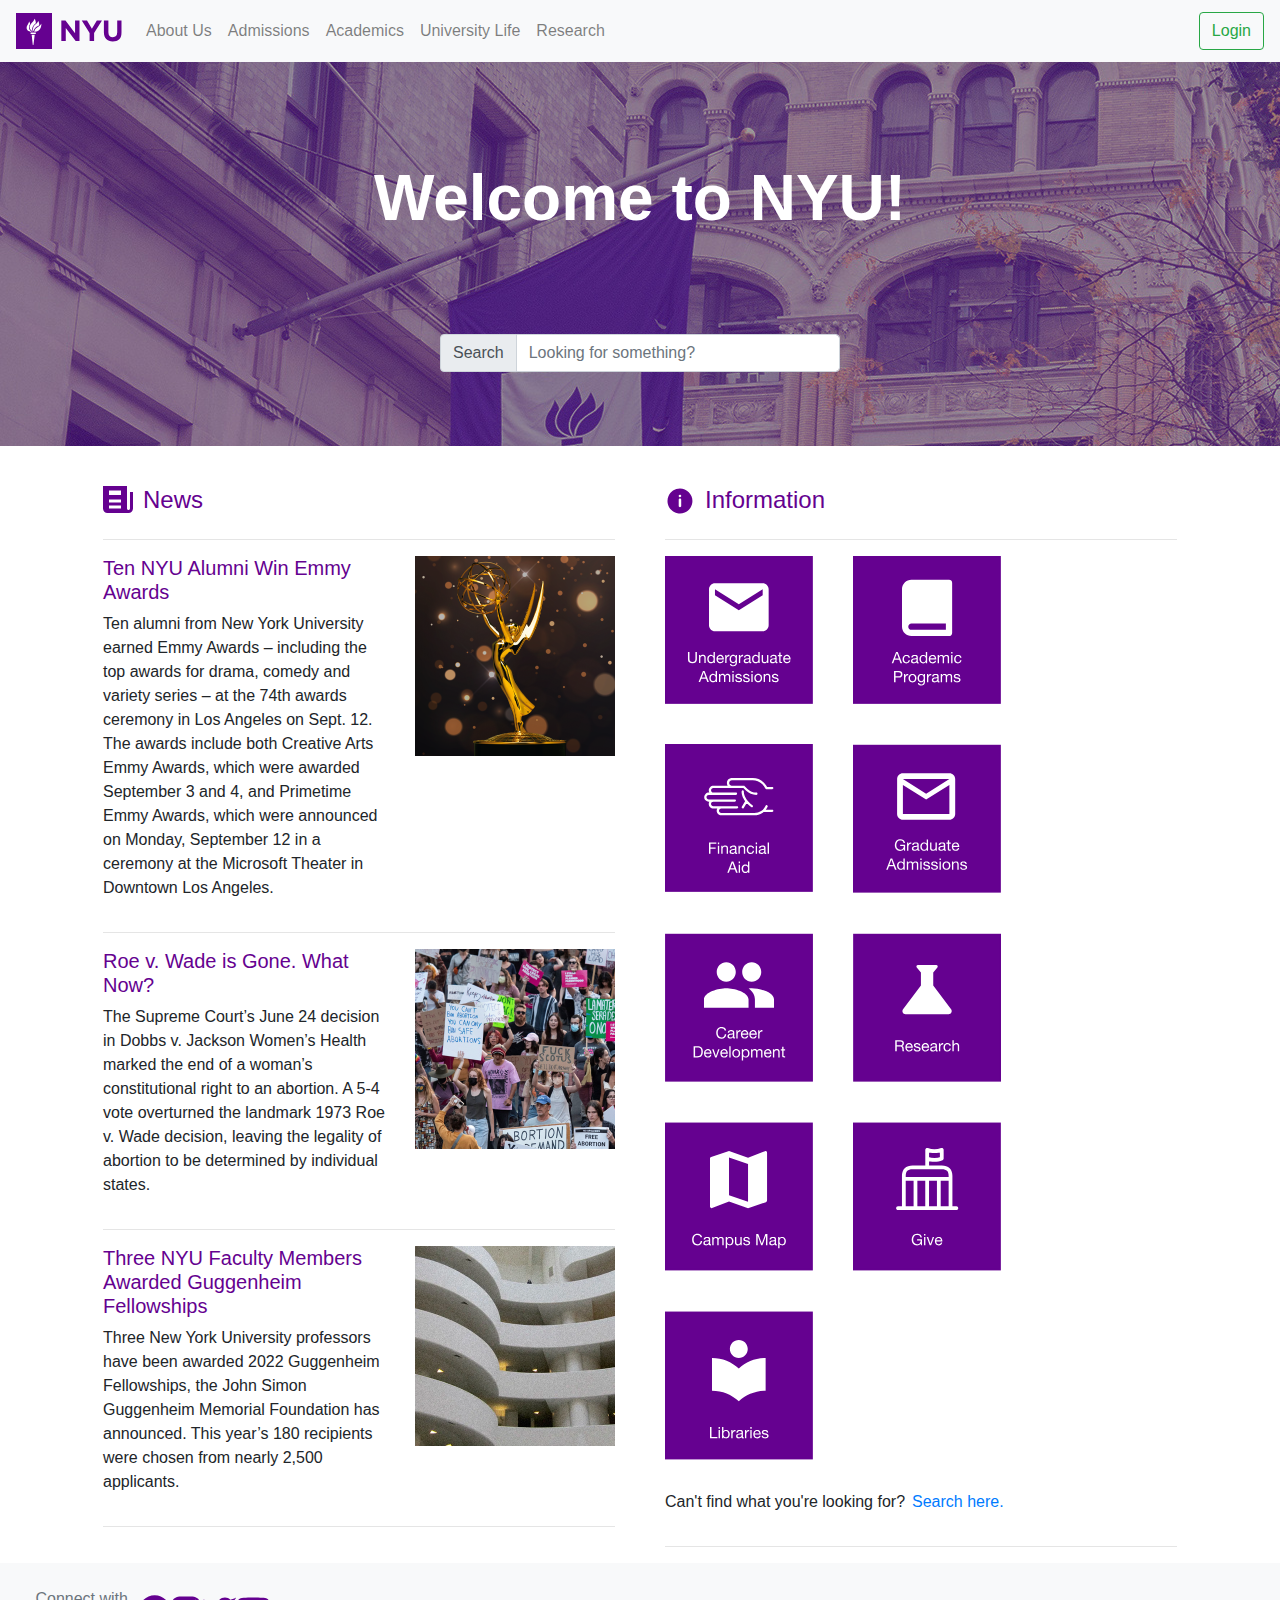
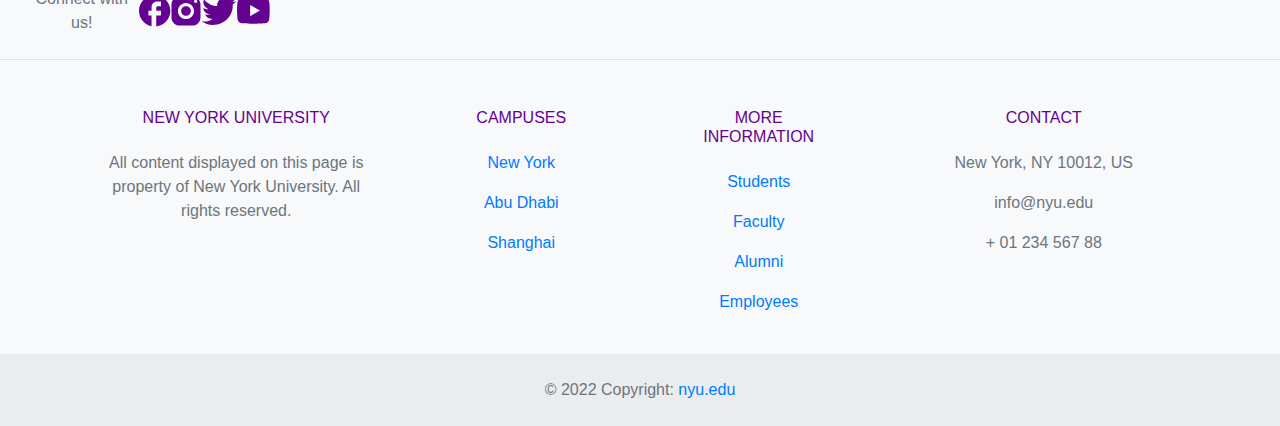
==== index.html @ 2b02b06d "Add files via upload" ====
<!DOCTYPE html>

<html lang="en">
    <head>
        <title>NYU</title>
        <link rel="icon" type="image/x-icon" href="/images/icons/logo/favicon.png">
        <meta charset = "utf-8">
        <meta name="viewport" content="width=device-width, initial-scale=1, shrink-to-fit=no">        <!-- <link rel="stylesheet" href="nyu-style.css"> -->
        <link rel="stylesheet" href="https://cdn.jsdelivr.net/npm/bootstrap@4.0.0/dist/css/bootstrap.min.css" integrity="sha384-Gn5384xqQ1aoWXA+058RXPxPg6fy4IWvTNh0E263XmFcJlSAwiGgFAW/dAiS6JXm" crossorigin="anonymous">
        <link rel="stylesheet" href="nyu-style.css">
    </head>

    <!-- navbar from bootstrap example on documentation -->
    <nav class="navbar navbar-expand-lg navbar-light bg-light">
        <a class="navbar-brand" href="#">
            <img src="images/nyu-logo.svg" alt="NYU logo">
        </a>

        <button class="navbar-toggler" type="button" data-toggle="collapse" data-target="#navbarSupportedContent" aria-controls="navbarSupportedContent" aria-expanded="false" aria-label="Toggle navigation">
          <span class="navbar-toggler-icon"></span>
        </button>
      
        <div class="collapse navbar-collapse" id="navbarSupportedContent">
          <ul class="navbar-nav mr-auto">
            <li class="nav-item">
              <a class="nav-link" href="#">About Us</a>
            </li>
            <li class="nav-item">
              <a class="nav-link" href="#">Admissions</a>
            </li>
            <li class="nav-item">
                <a class="nav-link" href="#">Academics</a>
            </li>
            <li class="nav-item">
            <a class="nav-link" href="#">University Life</a>
            </li>
            <li class="nav-item">
            <a class="nav-link" href="#">Research</a>
            </li>
          </ul>
          <form class="form-inline my-2 my-lg-0">
            <!-- <input class="form-control mr-sm-2" type="search" placeholder="Search" aria-label="Search"> -->
            <button class="btn btn-outline-success my-2 my-sm-0" type="submit">Login</button>
          </form>
        </div>
      </nav>


      <div id="section-intro">
        <div id="intro-header">Welcome to NYU!</div>
        
        <div class="input-group mb-3 main-search">
            <div class="input-group-prepend">
              <span class=" input-group-text" id="inputGroup-sizing-default">Search</span>
            </div>
            <input type="text" class="form-control" placeholder="Looking for something?" aria-label="Default" aria-describedby="inputGroup-sizing-default">
          </div>
      </div>

      <div class="content d-flex flex-row justify-content-center flex-wrap">

            <div class="news" style="width:40%">
                <div class="d-flex flex-row align-items-start" >
                    <img src="images/icons/news.svg" id="news-icon" alt="news icon">
                    <h4>News</h4>
                </div>

                <hr>

                <div class="media news-media d-flex align-items-end">
                    <div class="media-body flex-grow-5 text-break">
                        <h5 class="mt-0 clickable">Ten NYU Alumni Win Emmy Awards</h5>
                        <p>
                            Ten alumni from New York University earned Emmy Awards – including the top awards for drama, comedy and variety series – at the 74th awards ceremony in Los Angeles on Sept. 12. The awards include both Creative Arts Emmy Awards, which were awarded September 3 and 4, and Primetime Emmy Awards, which were announced on Monday, September 12 in a ceremony at the Microsoft Theater in Downtown Los Angeles. 
                        </p>
                    </div>
                    <div class="flex-shrink-3 news-image clickable">
                        <img class="ms-3" src="images/emmys.png" alt="Emmy award">
                    </div>
                </div>
                <hr>

                <div class="media news-media d-flex align-items-end">
                    <div class="media-body flex-grow-5 text-break">
                        <h5 class="mt-0 clickable">Roe v. Wade is Gone. What Now?</h5>
                        <p>
                            The Supreme Court’s June 24 decision in Dobbs v. Jackson Women’s Health marked the end of a woman’s constitutional right to an abortion. A 5-4 vote overturned the landmark 1973 Roe v. Wade decision, leaving the legality of abortion to be determined by individual states. 
                        </p>
                    </div>
                    <div class="flex-shrink-3 news-image clickable">
                        <img class="ms-3" src="images/crowd.png" alt="Emmy award">
                    </div>
                </div>
                <hr>

                <div class="media news-media d-flex align-items-end">
                    <div class="media-body flex-grow-5 text-break">
                        <h5 class="mt-0 clickable">Three NYU Faculty Members Awarded Guggenheim Fellowships</h5>
                        <p>
                            Three New York University professors have been awarded 2022 Guggenheim Fellowships, the John Simon Guggenheim Memorial Foundation has announced. This year’s 180 recipients were chosen from nearly 2,500 applicants.
                        </p>
                    </div>
                    <div class="flex-shrink-3 news-image clickable  ">
                        <img class="ms-3" src="images/guggenheim.png" alt="Emmy award">
                    </div>
                </div>
                <hr>

            
                
            </div>

            
            <div class="information" style="width:40%">
                <div id="" class="d-flex flex-row align-items-start">
                    <img src="images/icons/info.svg"  id="info-icon" alt="information icon">
                    
                    <h4>Information</h4>
                </div>

                <hr>


                <div class="info-container d-flex flex-row flex-wrap">
                    <div class="info-icon">
                        <img class="grid-image" src="images/icons/undergrad-admissions.svg" alt="undergrad admissions icon">   
                        <img class="image-hover" src="images/icons/hover/undergrad-admissions-hover.svg" alt="undergrad admissions icon">
                    </div>

                    <div class="info-icon">
                        <img class="grid-image" src="images/icons/academics.svg" alt="academics icon">
                        <img class="image-hover" src="images/icons/hover/academics-hover.svg" alt="academics icon">
                    </div>

                    <div class="info-icon">
                        <img class="grid-image" src="images/icons/financial-aid.svg" alt="financial aid icon">
                        <img class="image-hover" src="images/icons/hover/financial-aid-hover.svg" alt="financial aid icon">
                    </div>

                    <div class="info-icon">
                        <img class="grid-image" src="images/icons/graduate-admissions.svg" alt="graduate admissions icon">
                        <img class="image-hover" src="images/icons/hover/grad-hover.svg" alt="graduate admissions icon">
                    </div>

                    <div class="info-icon">
                        <img class="grid-image" src="images/icons/careers.svg" alt="careers icon">
                        <img class="image-hover" src="images/icons/hover/careers-hover.svg" alt="careers icon">
                    </div>

                    <div class="info-icon">
                        <img class="grid-image" src="images/icons/research.svg" alt="research icon">
                        <img class="image-hover" src="images/icons/hover/research-hover.svg" alt="research icon">
                    </div>

                    <div class="info-icon">
                        <img class="grid-image" src="images/icons/map.svg" alt="map icon">
                        <img class="image-hover" src="images/icons/hover/map-hover.svg" alt="map icon">
                    </div>

                    <div class="info-icon">
                        <img class="grid-image" src="images/icons/give.svg" alt="hand icon">
                        <img class="image-hover" src="images/icons/hover/give-hover.svg" alt="hand icon">
                    </div>

                    <div class="info-icon">
                        <img class="grid-image" src="images/icons/libraries.svg" alt="libraries icon">
                        <img class="image-hover" src="images/icons/hover/libraries-hover.svg" alt="libraries icon">
                    </div>
                    
                </div>

                <div class="d-flex flex-row cant-find">
                    <p>Can't find what you're looking for?</p>
                    <a href="nyu.html">Search here.</a>
                </div>
                <hr>
            </div>
      </div>

<!-- Footer taken from bootstrap example:
    https://mdbootstrap.com/docs/standard/navigation/footer/ -->
<footer class="text-center text-lg-start bg-light text-muted">
    <!-- Section: Social media -->
    <section class="d-flex justify-content-center justify-content-lg-between p-4 border-bottom">
      <!-- Left  "me-5 d-none d-lg-block "-->
      <div class="socials d-flex flex-row justify-content-between align-items-center">
        <span>Connect with us!</span>
        <img src="images/icons/logo/facebook-logo.svg" alt="facebook logo">
        <img src="images/icons/logo/insta.svg" alt="instagram logo">
        <img src="images/icons/logo/twitter.svg" alt="twitter logo">
        <img src="images/icons/logo/youtube.svg" alt="youtube logo">
        <!-- TODO ADD SOCIAL MEDIA HERE -->
      </div>
      <!-- Left -->
  
      <!-- Right -->
      <div>
        <a href="" class="me-4 text-reset">
          <i class="fab fa-facebook-f">
          </i>
        </a>
        <a href="" class="me-4 text-reset">
          <i class="fab fa-twitter"></i>
        </a>
        <a href="" class="me-4 text-reset">
          <i class="fab fa-google"></i>
        </a>
        <a href="" class="me-4 text-reset">
          <i class="fab fa-instagram"></i>
        </a>
        <a href="" class="me-4 text-reset">
          <i class="fab fa-linkedin"></i>
        </a>
        <a href="" class="me-4 text-reset">
          <i class="fab fa-github"></i>
        </a>
      </div>
      <!-- Right -->
    </section>
    <!-- Section: Social media -->
  
    <!-- Section: Links  -->
    <section class="">
      <div class="container text-center text-md-start mt-5">
        <!-- Grid row -->
        <div class="row mt-3">
          <!-- Grid column -->
          <div class="col-md-3 col-lg-4 col-xl-3 mx-auto mb-4">
            <!-- Content -->
            <h6 class="text-uppercase fw-bold mb-4">
              <i class="fas fa-gem me-3"></i>New York University
            </h6>
            <p>
              All content displayed on this page is property of New York University. All rights reserved.
            </p>
          </div>
          <!-- Grid column -->
  
          <!-- Grid column -->
          <div class="col-md-2 col-lg-2 col-xl-2 mx-auto mb-4">
            <!-- Links -->
            <h6 class="text-uppercase fw-bold mb-4">
              Campuses
            </h6>
            <p>
              <a href="#!" class="text-reset">New York</a>
            </p>
            <p>
              <a href="#!" class="text-reset">Abu Dhabi</a>
            </p>
            <p>
              <a href="#!" class="text-reset">Shanghai</a>
            </p>
          </div>
          <!-- Grid column -->
  
          <!-- Grid column -->
          <div class="col-md-3 col-lg-2 col-xl-2 mx-auto mb-4">
            <!-- Links -->
            <h6 class="text-uppercase fw-bold mb-4">
              More information
            </h6>
            <p>
              <a href="#!" class="text-reset">Students</a>
            </p>
            <p>
              <a href="#!" class="text-reset">Faculty</a>
            </p>
            <p>
              <a href="#!" class="text-reset">Alumni</a>
            </p>
            <p>
                <a href="#!" class="text-reset">Employees</a>
              </p>
          </div>
          <!-- Grid column -->
  
          <!-- Grid column -->
          <div class="col-md-4 col-lg-3 col-xl-3 mx-auto mb-md-0 mb-4">
            <!-- Links -->
            <h6 class="text-uppercase fw-bold mb-4">Contact</h6>
            <p><i class="fas fa-home me-3"></i> New York, NY 10012, US</p>
            <p>
              <i class="fas fa-envelope me-3"></i>
              info@nyu.edu
            </p>
            <p><i class="fas fa-phone me-3"></i> + 01 234 567 88</p>
          </div>
          <!-- Grid column -->
        </div>
        <!-- Grid row -->
      </div>
    </section>
    <!-- Section: Links  -->
  
    <!-- Copyright -->
    <div class="text-center p-4" style="background-color: rgba(0, 0, 0, 0.05);">
      © 2022 Copyright:
      <a class="text-reset fw-bold" href="https://nyu.edu/">nyu.edu</a>
    </div>
    <!-- Copyright -->
  </footer>
  <!-- Footer -->

</html>
---- nyu-style.css ----
/* jeff's css reset from lecture 9 slides */


*, *::before, *::after {
    box-sizing: border-box;
}

* {
    margin: 0;
}

img, picture, video, canvas, svg {
    display: block;
    max-width: 100%;
}

table {
    border-collapse: collapse;
    border-spacing: 0;
}

#section-intro {
    height: 30vw;
    background-image: url("images/nyu-campus.jpg");
    display: flex;
    flex-direction: column;
    justify-content: space-evenly;
    align-items: center;
    margin-bottom: 40px;
}


#intro-header {
    color: white;
    font-weight: 900;
    font-size: 5vw;
    padding: 30px;
}

.main-search {
    transition: all .3s ease-in-out;
    width: 50vw;
    max-width: 400px;
}

.main-search:hover {
    max-width: 500px;
}


.content {
    gap:50px
}

.news-media {
    /* background-color: rgb(255, 148, 148); */
    gap: 30px;
    flex-wrap: wrap-reverse;

}

.media-body {
    /* overflow: hidden; */
}

.news-image {
    width: 200px;
}

h1,h2,h3,h4,h5,h6 {
    color: #650190;
}

#news-icon, #info-icon {
    margin-right: 10px;
    width: 30px;
}

.clickable {
    cursor: pointer;
}

.col {
    margin: 0;
}

.grid-image {
    /* cursor: pointer; */
}

.info-container {
   gap: 40px;
   margin-bottom: 30px;
}

.cant-find {
    gap: 7px;
}

.info-icon {
    position:relative;
}

/* image hover technique taken from Sirv
https://sirv.com/help/articles/hover-change-image/#:~:text=is%20explained%20below.-,Pure%20CSS%20to%20swap%20image%20on%20hover,and%20works%20on%20all%20browsers. */

.info-icon img.image-hover {
    position: absolute;
    top: 0;
    right: 0;
    left: 0;
    bottom: 0;
    object-fit: contain;
    opacity: 0;
    transition: opacity .2s;
}

.info-icon:hover img.image-hover {
    opacity: 1;
    cursor: pointer;
  }

#campus-image {
    width: 70%;
}

.socials {
    width: 20%;
    cursor: pointer;
}
---- nyu-style.css ----
/* jeff's css reset from lecture 9 slides */


*, *::before, *::after {
    box-sizing: border-box;
}

* {
    margin: 0;
}

img, picture, video, canvas, svg {
    display: block;
    max-width: 100%;
}

table {
    border-collapse: collapse;
    border-spacing: 0;
}

#section-intro {
    height: 30vw;
    background-image: url("images/nyu-campus.jpg");
    display: flex;
    flex-direction: column;
    justify-content: space-evenly;
    align-items: center;
    margin-bottom: 40px;
}


#intro-header {
    color: white;
    font-weight: 900;
    font-size: 5vw;
    padding: 30px;
}

.main-search {
    transition: all .3s ease-in-out;
    width: 50vw;
    max-width: 400px;
}

.main-search:hover {
    max-width: 500px;
}


.content {
    gap:50px
}

.news-media {
    /* background-color: rgb(255, 148, 148); */
    gap: 30px;
    flex-wrap: wrap-reverse;

}

.media-body {
    /* overflow: hidden; */
}

.news-image {
    width: 200px;
}

h1,h2,h3,h4,h5,h6 {
    color: #650190;
}

#news-icon, #info-icon {
    margin-right: 10px;
    width: 30px;
}

.clickable {
    cursor: pointer;
}

.col {
    margin: 0;
}

.grid-image {
    /* cursor: pointer; */
}

.info-container {
   gap: 40px;
   margin-bottom: 30px;
}

.cant-find {
    gap: 7px;
}

.info-icon {
    position:relative;
}

/* image hover technique taken from Sirv
https://sirv.com/help/articles/hover-change-image/#:~:text=is%20explained%20below.-,Pure%20CSS%20to%20swap%20image%20on%20hover,and%20works%20on%20all%20browsers. */

.info-icon img.image-hover {
    position: absolute;
    top: 0;
    right: 0;
    left: 0;
    bottom: 0;
    object-fit: contain;
    opacity: 0;
    transition: opacity .2s;
}

.info-icon:hover img.image-hover {
    opacity: 1;
    cursor: pointer;
  }

#campus-image {
    width: 70%;
}

.socials {
    width: 20%;
    cursor: pointer;
}
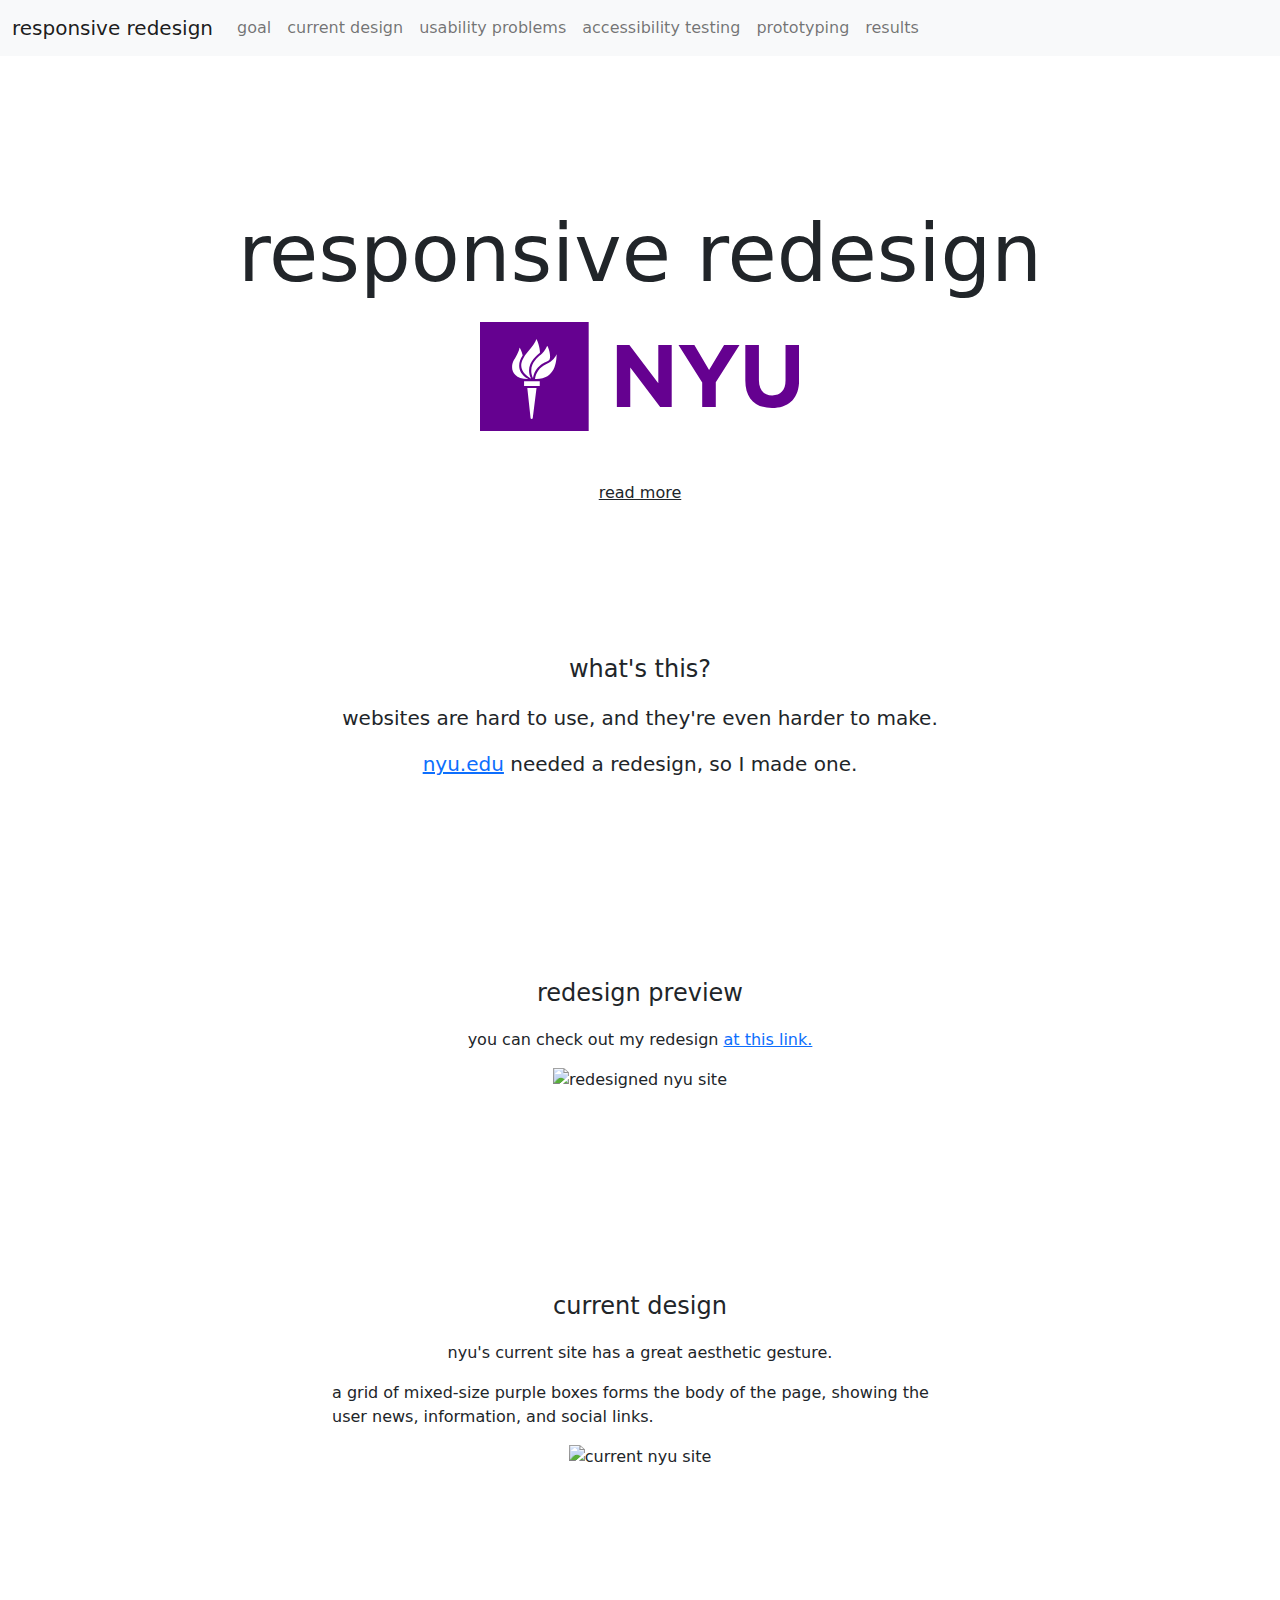
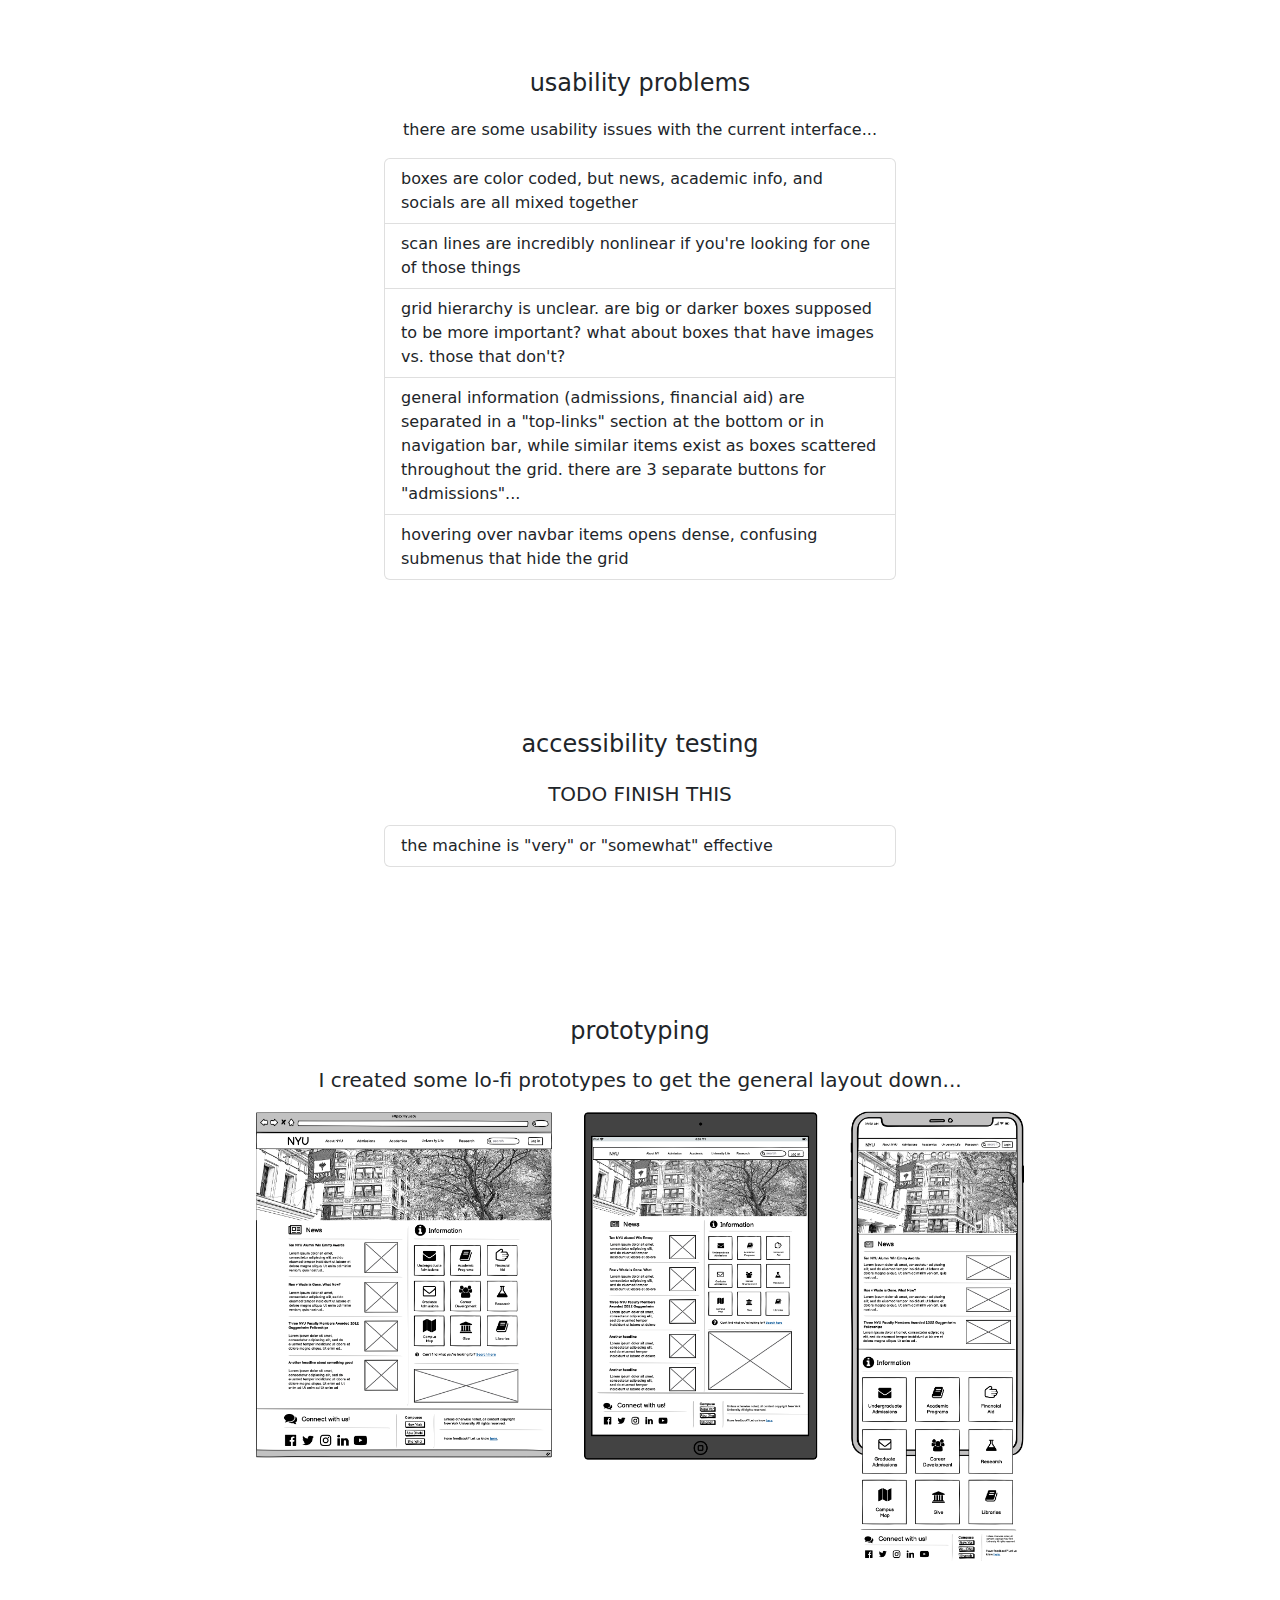
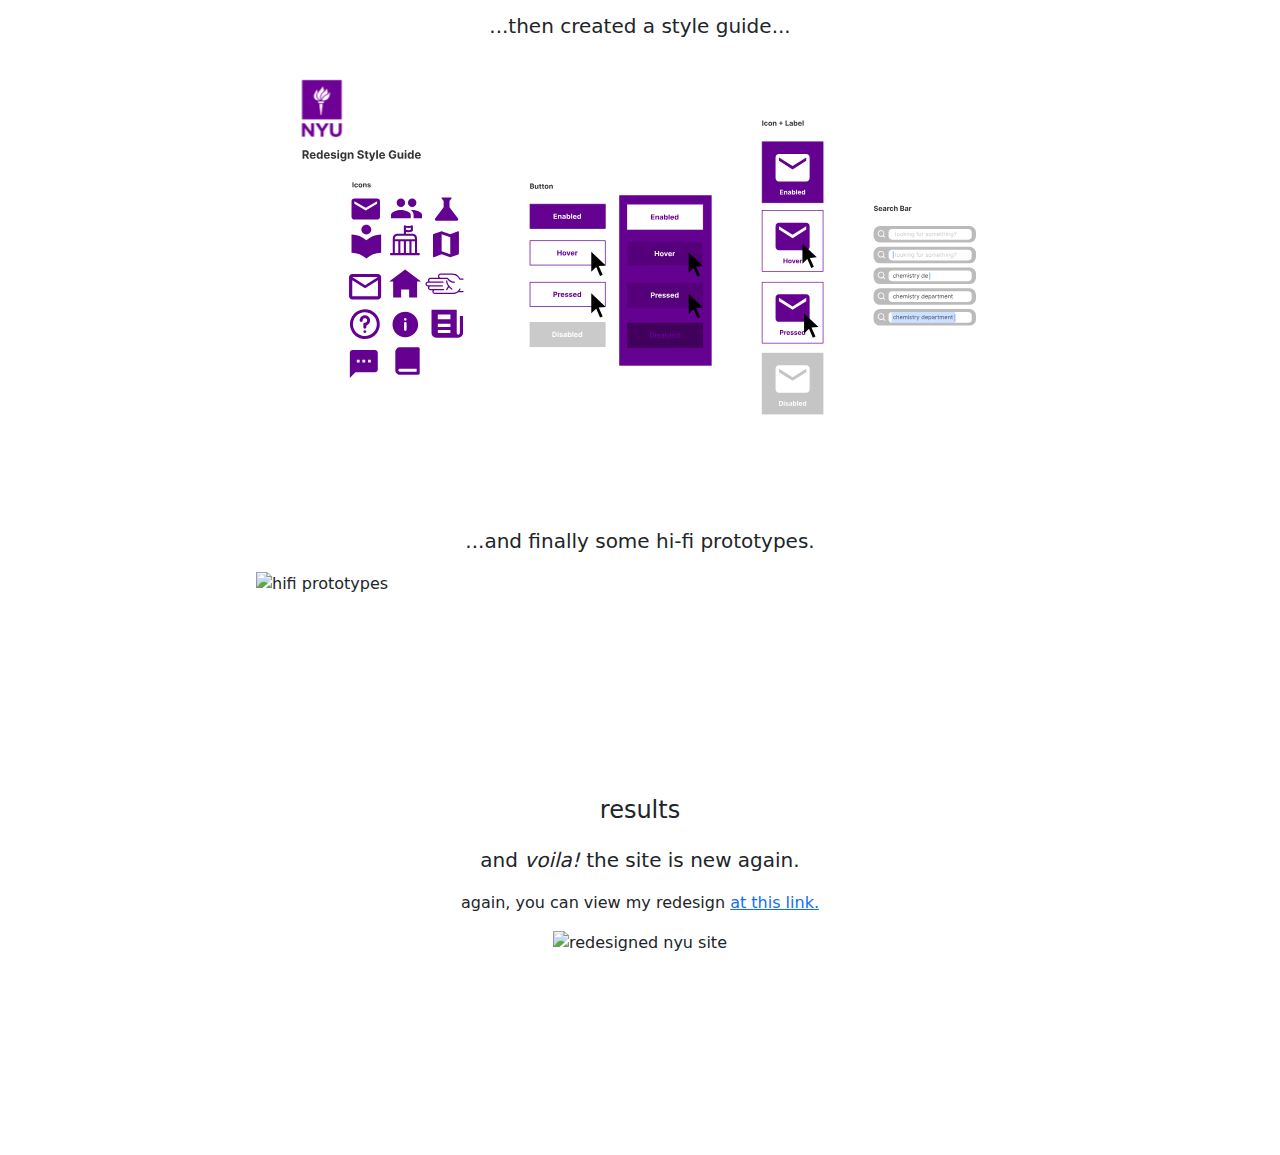
==== commit 8e148d6b: "Add files via upload" ====
--- a/index.html
+++ b/index.html
@@ -1,305 +1,134 @@
-<!DOCTYPE html>
+<!doctype html>
+<html lang="en">
+<head>
+    <meta charset = "utf-8">
+    <meta name="viewport" content="width=device-width, initial-scale=1">
 
-<html lang="en">
-    <head>
-        <title>NYU</title>
-        <link rel="icon" type="image/x-icon" href="/images/icons/logo/favicon.png">
-        <meta charset = "utf-8">
-        <meta name="viewport" content="width=device-width, initial-scale=1, shrink-to-fit=no">        <!-- <link rel="stylesheet" href="nyu-style.css"> -->
-        <link rel="stylesheet" href="https://cdn.jsdelivr.net/npm/bootstrap@4.0.0/dist/css/bootstrap.min.css" integrity="sha384-Gn5384xqQ1aoWXA+058RXPxPg6fy4IWvTNh0E263XmFcJlSAwiGgFAW/dAiS6JXm" crossorigin="anonymous">
-        <link rel="stylesheet" href="nyu-style.css">
-    </head>
+    <link rel="stylesheet" href="bootstrap.css">
+    <link rel="stylesheet" href="style.css">
 
-    <!-- navbar from bootstrap example on documentation -->
-    <nav class="navbar navbar-expand-lg navbar-light bg-light">
-        <a class="navbar-brand" href="#">
-            <img src="images/nyu-logo.svg" alt="NYU logo">
-        </a>
-
-        <button class="navbar-toggler" type="button" data-toggle="collapse" data-target="#navbarSupportedContent" aria-controls="navbarSupportedContent" aria-expanded="false" aria-label="Toggle navigation">
-          <span class="navbar-toggler-icon"></span>
+    <link href="style.css" rel="stylesheet" />
+    <link rel="preconnect" href="https://fonts.googleapis.com">
+    <link rel="preconnect" href="https://fonts.gstatic.com" crossorigin>
+    <link href="https://fonts.googleapis.com/css2?family=Poppins:ital,wght@0,100;0,200;0,300;0,400;1,300&display=swap" rel="stylesheet">
+    <title>Responsive Redesign: NYU</title>
+</head>
+<body>
+<nav class="navbar sticky-top navbar-expand-sm bg-light">
+    <div class="container-fluid">
+        <a class="navbar-brand" href="#">responsive redesign</a>
+        <button class="navbar-toggler" type="button" data-bs-toggle="collapse" data-bs-target="#navbarNav" aria-controls="navbarNav" aria-expanded="false" aria-label="Toggle navigation">
+        <span class="navbar-toggler-icon"></span>
         </button>
-      
-        <div class="collapse navbar-collapse" id="navbarSupportedContent">
-          <ul class="navbar-nav mr-auto">
+        <div class="collapse navbar-collapse" id="navbarNav">
+        <ul class="navbar-nav">
             <li class="nav-item">
-              <a class="nav-link" href="#">About Us</a>
+            <a class="nav-link" href="#goal">goal</a>
             </li>
             <li class="nav-item">
-              <a class="nav-link" href="#">Admissions</a>
+                <a class="nav-link" href="#current-design">current design</a>
+                </li>
+            <li class="nav-item">
+            <a class="nav-link" href="#usability-problems">usability problems</a>
             </li>
             <li class="nav-item">
-                <a class="nav-link" href="#">Academics</a>
+                <a class="nav-link" href="#testing">accessibility testing</a>
             </li>
             <li class="nav-item">
-            <a class="nav-link" href="#">University Life</a>
+                <a class="nav-link" href="#prototyping">prototyping</a>
             </li>
             <li class="nav-item">
-            <a class="nav-link" href="#">Research</a>
+            <a class="nav-link" href="#results">results</a>
             </li>
-          </ul>
-          <form class="form-inline my-2 my-lg-0">
-            <!-- <input class="form-control mr-sm-2" type="search" placeholder="Search" aria-label="Search"> -->
-            <button class="btn btn-outline-success my-2 my-sm-0" type="submit">Login</button>
-          </form>
+        </ul>
         </div>
-      </nav>
+    </div>
+    </nav>
+
+<div class="d-flex flex-column justify-content-center align-items-center section" id="section-intro">
+
+    <h1 class="text-dark display-1" style="margin-bottom: 20px">responsive redesign</h1>
+    <img src="images/nyu-logo.svg" alt="NYU logo" style="width: 20rem; ">
+    <a href="#goal" class="btn-primary text-dark" role="button">read more</a>
+</div>
+
+<div id="goal" class="container-fluid text-center section">
+    <h4>what's this?</h4>
+    <p class="lead">websites are hard to use, and they're even harder to make. </p>
+    <p class="lead">
+        <a href="https://nyu.edu ">nyu.edu</a> needed a redesign, so I made one. </p>
+</div>
+
+<div id="redesign" class="d-flex flex-column container-fluid justify-content-center align-items-center text-align-center w-50 section">
+    <h4>redesign preview</h4>
+    <p class="">you can check out my redesign <a href="nyu.html">at this link.</a></p> 
+    <img src="images/redesign-full.png" alt="redesigned nyu site">
+</div>
 
 
-      <div id="section-intro">
-        <div id="intro-header">Welcome to NYU!</div>
-        
-        <div class="input-group mb-3 main-search">
-            <div class="input-group-prepend">
-              <span class=" input-group-text" id="inputGroup-sizing-default">Search</span>
-            </div>
-            <input type="text" class="form-control" placeholder="Looking for something?" aria-label="Default" aria-describedby="inputGroup-sizing-default">
-          </div>
-      </div>
+<div id="current-design" class="d-flex flex-column container-fluid justify-content-center align-items-center text-align-center w-50 section">
+    <h4>current design</h4>
+    <p class="">nyu's current site has a great aesthetic gesture.</p> 
+    <p class=""> a grid of mixed-size purple boxes forms the body of the page, showing the user news, information, and social links. </p>
 
-      <div class="content d-flex flex-row justify-content-center flex-wrap">
-
-            <div class="news" style="width:40%">
-                <div class="d-flex flex-row align-items-start" >
-                    <img src="images/icons/news.svg" id="news-icon" alt="news icon">
-                    <h4>News</h4>
-                </div>
-
-                <hr>
-
-                <div class="media news-media d-flex align-items-end">
-                    <div class="media-body flex-grow-5 text-break">
-                        <h5 class="mt-0 clickable">Ten NYU Alumni Win Emmy Awards</h5>
-                        <p>
-                            Ten alumni from New York University earned Emmy Awards – including the top awards for drama, comedy and variety series – at the 74th awards ceremony in Los Angeles on Sept. 12. The awards include both Creative Arts Emmy Awards, which were awarded September 3 and 4, and Primetime Emmy Awards, which were announced on Monday, September 12 in a ceremony at the Microsoft Theater in Downtown Los Angeles. 
-                        </p>
-                    </div>
-                    <div class="flex-shrink-3 news-image clickable">
-                        <img class="ms-3" src="images/emmys.png" alt="Emmy award">
-                    </div>
-                </div>
-                <hr>
-
-                <div class="media news-media d-flex align-items-end">
-                    <div class="media-body flex-grow-5 text-break">
-                        <h5 class="mt-0 clickable">Roe v. Wade is Gone. What Now?</h5>
-                        <p>
-                            The Supreme Court’s June 24 decision in Dobbs v. Jackson Women’s Health marked the end of a woman’s constitutional right to an abortion. A 5-4 vote overturned the landmark 1973 Roe v. Wade decision, leaving the legality of abortion to be determined by individual states. 
-                        </p>
-                    </div>
-                    <div class="flex-shrink-3 news-image clickable">
-                        <img class="ms-3" src="images/crowd.png" alt="Emmy award">
-                    </div>
-                </div>
-                <hr>
-
-                <div class="media news-media d-flex align-items-end">
-                    <div class="media-body flex-grow-5 text-break">
-                        <h5 class="mt-0 clickable">Three NYU Faculty Members Awarded Guggenheim Fellowships</h5>
-                        <p>
-                            Three New York University professors have been awarded 2022 Guggenheim Fellowships, the John Simon Guggenheim Memorial Foundation has announced. This year’s 180 recipients were chosen from nearly 2,500 applicants.
-                        </p>
-                    </div>
-                    <div class="flex-shrink-3 news-image clickable  ">
-                        <img class="ms-3" src="images/guggenheim.png" alt="Emmy award">
-                    </div>
-                </div>
-                <hr>
-
-            
-                
-            </div>
-
-            
-            <div class="information" style="width:40%">
-                <div id="" class="d-flex flex-row align-items-start">
-                    <img src="images/icons/info.svg"  id="info-icon" alt="information icon">
-                    
-                    <h4>Information</h4>
-                </div>
-
-                <hr>
+    <img src="images/current-nyu.png" alt="current nyu site">
+</div>
 
 
-                <div class="info-container d-flex flex-row flex-wrap">
-                    <div class="info-icon">
-                        <img class="grid-image" src="images/icons/undergrad-admissions.svg" alt="undergrad admissions icon">   
-                        <img class="image-hover" src="images/icons/hover/undergrad-admissions-hover.svg" alt="undergrad admissions icon">
-                    </div>
 
-                    <div class="info-icon">
-                        <img class="grid-image" src="images/icons/academics.svg" alt="academics icon">
-                        <img class="image-hover" src="images/icons/hover/academics-hover.svg" alt="academics icon">
-                    </div>
+<div id="usability-problems" class="d-flex flex-column container-fluid justify-content-center align-items-center w-75 section">
+        <h4>usability problems</h4>
+        <p class="">there are some usability issues with the current interface...</p> 
 
-                    <div class="info-icon">
-                        <img class="grid-image" src="images/icons/financial-aid.svg" alt="financial aid icon">
-                        <img class="image-hover" src="images/icons/hover/financial-aid-hover.svg" alt="financial aid icon">
-                    </div>
+        <!-- <img src="images/current-nyu.png" alt="current nyu site"> -->
 
-                    <div class="info-icon">
-                        <img class="grid-image" src="images/icons/graduate-admissions.svg" alt="graduate admissions icon">
-                        <img class="image-hover" src="images/icons/hover/grad-hover.svg" alt="graduate admissions icon">
-                    </div>
+        <ul class = "list-group w-50">
+            <li class="list-group-item">boxes are color coded, but news, academic info, and socials are all mixed together</li>
+            <li class="list-group-item">scan lines are incredibly nonlinear if you're looking for one of those things</li>
+            <li class="list-group-item">grid hierarchy is unclear. are big or darker boxes supposed to be more important? what about boxes that have images vs. those that don't?</li>
+            <li class="list-group-item">general information (admissions, financial aid) are separated in a "top-links" section at the bottom or in navigation bar, while similar items exist as boxes scattered throughout the grid. there are 3 separate buttons for "admissions"...</li>
+            <li class="list-group-item">hovering over navbar items opens dense, confusing submenus that hide the grid</li>
+        </ul>
+</div>
 
-                    <div class="info-icon">
-                        <img class="grid-image" src="images/icons/careers.svg" alt="careers icon">
-                        <img class="image-hover" src="images/icons/hover/careers-hover.svg" alt="careers icon">
-                    </div>
+<div id="testing" class="d-flex flex-column container-fluid justify-content-center align-items-center w-75 section">
+    <h4>accessibility testing</h4>
+    <p class="lead">
+        TODO FINISH THIS
+    </p>
+    <ul class = "list-group ">
+        <li class="list-group-item">the machine is "very" or "somewhat" effective</li>
+    </ul>
+</div>
 
-                    <div class="info-icon">
-                        <img class="grid-image" src="images/icons/research.svg" alt="research icon">
-                        <img class="image-hover" src="images/icons/hover/research-hover.svg" alt="research icon">
-                    </div>
+<div id="prototyping" class="d-flex flex-column container-fluid justify-content-center align-items-center w-75 section">
+    <h4>prototyping</h4>
+    <p class="lead">I created some <strong>lo-fi prototypes</strong> to get the general layout down...</p>
 
-                    <div class="info-icon">
-                        <img class="grid-image" src="images/icons/map.svg" alt="map icon">
-                        <img class="image-hover" src="images/icons/hover/map-hover.svg" alt="map icon">
-                    </div>
 
-                    <div class="info-icon">
-                        <img class="grid-image" src="images/icons/give.svg" alt="hand icon">
-                        <img class="image-hover" src="images/icons/hover/give-hover.svg" alt="hand icon">
-                    </div>
+    <div class="prototypes d-flex flex-row justify-content-start">
+        <div><img class="image-fluid" src="images/prototypes/lofi-desktop.png" alt="lofi desktop prototype"></div>
+        <div><img class="image-fluid" src="images/prototypes/lofi-tablet.png" alt="lofi tablet prototype"></div>
+        <div><img class="image-fluid" src="images/prototypes/lofi-mobile.png" alt="lofi mobile prototype"></div>
+    </div>
 
-                    <div class="info-icon">
-                        <img class="grid-image" src="images/icons/libraries.svg" alt="libraries icon">
-                        <img class="image-hover" src="images/icons/hover/libraries-hover.svg" alt="libraries icon">
-                    </div>
-                    
-                </div>
+    <p class="lead">...then created a <strong>style guide</strong>...</p>
+    <img class="image-fluid" id="style-guide" src="images/prototypes/style-guide.svg" alt="redesign style guide">
 
-                <div class="d-flex flex-row cant-find">
-                    <p>Can't find what you're looking for?</p>
-                    <a href="nyu.html">Search here.</a>
-                </div>
-                <hr>
-            </div>
-      </div>
 
-<!-- Footer taken from bootstrap example:
-    https://mdbootstrap.com/docs/standard/navigation/footer/ -->
-<footer class="text-center text-lg-start bg-light text-muted">
-    <!-- Section: Social media -->
-    <section class="d-flex justify-content-center justify-content-lg-between p-4 border-bottom">
-      <!-- Left  "me-5 d-none d-lg-block "-->
-      <div class="socials d-flex flex-row justify-content-between align-items-center">
-        <span>Connect with us!</span>
-        <img src="images/icons/logo/facebook-logo.svg" alt="facebook logo">
-        <img src="images/icons/logo/insta.svg" alt="instagram logo">
-        <img src="images/icons/logo/twitter.svg" alt="twitter logo">
-        <img src="images/icons/logo/youtube.svg" alt="youtube logo">
-        <!-- TODO ADD SOCIAL MEDIA HERE -->
-      </div>
-      <!-- Left -->
-  
-      <!-- Right -->
-      <div>
-        <a href="" class="me-4 text-reset">
-          <i class="fab fa-facebook-f">
-          </i>
-        </a>
-        <a href="" class="me-4 text-reset">
-          <i class="fab fa-twitter"></i>
-        </a>
-        <a href="" class="me-4 text-reset">
-          <i class="fab fa-google"></i>
-        </a>
-        <a href="" class="me-4 text-reset">
-          <i class="fab fa-instagram"></i>
-        </a>
-        <a href="" class="me-4 text-reset">
-          <i class="fab fa-linkedin"></i>
-        </a>
-        <a href="" class="me-4 text-reset">
-          <i class="fab fa-github"></i>
-        </a>
-      </div>
-      <!-- Right -->
-    </section>
-    <!-- Section: Social media -->
-  
-    <!-- Section: Links  -->
-    <section class="">
-      <div class="container text-center text-md-start mt-5">
-        <!-- Grid row -->
-        <div class="row mt-3">
-          <!-- Grid column -->
-          <div class="col-md-3 col-lg-4 col-xl-3 mx-auto mb-4">
-            <!-- Content -->
-            <h6 class="text-uppercase fw-bold mb-4">
-              <i class="fas fa-gem me-3"></i>New York University
-            </h6>
-            <p>
-              All content displayed on this page is property of New York University. All rights reserved.
-            </p>
-          </div>
-          <!-- Grid column -->
-  
-          <!-- Grid column -->
-          <div class="col-md-2 col-lg-2 col-xl-2 mx-auto mb-4">
-            <!-- Links -->
-            <h6 class="text-uppercase fw-bold mb-4">
-              Campuses
-            </h6>
-            <p>
-              <a href="#!" class="text-reset">New York</a>
-            </p>
-            <p>
-              <a href="#!" class="text-reset">Abu Dhabi</a>
-            </p>
-            <p>
-              <a href="#!" class="text-reset">Shanghai</a>
-            </p>
-          </div>
-          <!-- Grid column -->
-  
-          <!-- Grid column -->
-          <div class="col-md-3 col-lg-2 col-xl-2 mx-auto mb-4">
-            <!-- Links -->
-            <h6 class="text-uppercase fw-bold mb-4">
-              More information
-            </h6>
-            <p>
-              <a href="#!" class="text-reset">Students</a>
-            </p>
-            <p>
-              <a href="#!" class="text-reset">Faculty</a>
-            </p>
-            <p>
-              <a href="#!" class="text-reset">Alumni</a>
-            </p>
-            <p>
-                <a href="#!" class="text-reset">Employees</a>
-              </p>
-          </div>
-          <!-- Grid column -->
-  
-          <!-- Grid column -->
-          <div class="col-md-4 col-lg-3 col-xl-3 mx-auto mb-md-0 mb-4">
-            <!-- Links -->
-            <h6 class="text-uppercase fw-bold mb-4">Contact</h6>
-            <p><i class="fas fa-home me-3"></i> New York, NY 10012, US</p>
-            <p>
-              <i class="fas fa-envelope me-3"></i>
-              info@nyu.edu
-            </p>
-            <p><i class="fas fa-phone me-3"></i> + 01 234 567 88</p>
-          </div>
-          <!-- Grid column -->
-        </div>
-        <!-- Grid row -->
-      </div>
-    </section>
-    <!-- Section: Links  -->
-  
-    <!-- Copyright -->
-    <div class="text-center p-4" style="background-color: rgba(0, 0, 0, 0.05);">
-      © 2022 Copyright:
-      <a class="text-reset fw-bold" href="https://nyu.edu/">nyu.edu</a>
+    <p class="lead">...and finally some <strong>hi-fi prototypes</strong>.</p>
+    <div class="prototypes d-flex flex-row justify-content-start align-items-center">
+        <img src="images/prototypes/hifi-all.svg" alt="hifi prototypes">
     </div>
-    <!-- Copyright -->
-  </footer>
-  <!-- Footer -->
+</div>
 
+<div id="results" class="d-flex flex-column container-fluid justify-content-center align-items-center w-75 section">
+    <h4>results</h4>
+    <p class="lead">and <i>voila!</i> the site is new again.</p>
+    <p class="">again, you can view my redesign <a href="nyu.html">at this link.</a></p> 
+    <img src="images/redesign-full.png" alt="redesigned nyu site">
+
+</div>
+
+</body>
 </html>--- a/style.css
+++ b/style.css
@@ -0,0 +1,70 @@
+/* jeff's css reset from lecture 9 slides */
+
+
+*, *::before, *::after {
+    box-sizing: border-box;
+}
+
+* {
+    margin: 0;
+}
+
+.navbar {
+    margin-bottom: 150px;
+}
+
+img, picture, video, canvas, svg {
+    display: block;
+    max-width: 100%;
+}
+
+table {
+    border-collapse: collapse;
+    border-spacing: 0;
+}
+
+.section {
+    margin-bottom: 150px;
+}
+
+
+input {
+    margin-right: 10px;
+}
+
+img {
+    margin-bottom: 50px;
+}
+
+h4 {
+    margin-bottom: 20px;
+}
+
+#goal {
+    margin-bottom: 200px;
+}
+
+#interviews li {
+    margin-bottom: 10px;
+}
+
+#sarah-intro {
+    margin-bottom: 43px;
+}
+
+.list-group {
+    min-width: 40vw;
+}
+
+.prototypes {
+    width: 60vw;
+    gap: 30px;
+}
+
+#style-guide {
+    width: 80%;
+}
+/* 
+.prototypes img {
+    position: relative;
+} */--- a/style.css
+++ b/style.css
@@ -0,0 +1,70 @@
+/* jeff's css reset from lecture 9 slides */
+
+
+*, *::before, *::after {
+    box-sizing: border-box;
+}
+
+* {
+    margin: 0;
+}
+
+.navbar {
+    margin-bottom: 150px;
+}
+
+img, picture, video, canvas, svg {
+    display: block;
+    max-width: 100%;
+}
+
+table {
+    border-collapse: collapse;
+    border-spacing: 0;
+}
+
+.section {
+    margin-bottom: 150px;
+}
+
+
+input {
+    margin-right: 10px;
+}
+
+img {
+    margin-bottom: 50px;
+}
+
+h4 {
+    margin-bottom: 20px;
+}
+
+#goal {
+    margin-bottom: 200px;
+}
+
+#interviews li {
+    margin-bottom: 10px;
+}
+
+#sarah-intro {
+    margin-bottom: 43px;
+}
+
+.list-group {
+    min-width: 40vw;
+}
+
+.prototypes {
+    width: 60vw;
+    gap: 30px;
+}
+
+#style-guide {
+    width: 80%;
+}
+/* 
+.prototypes img {
+    position: relative;
+} */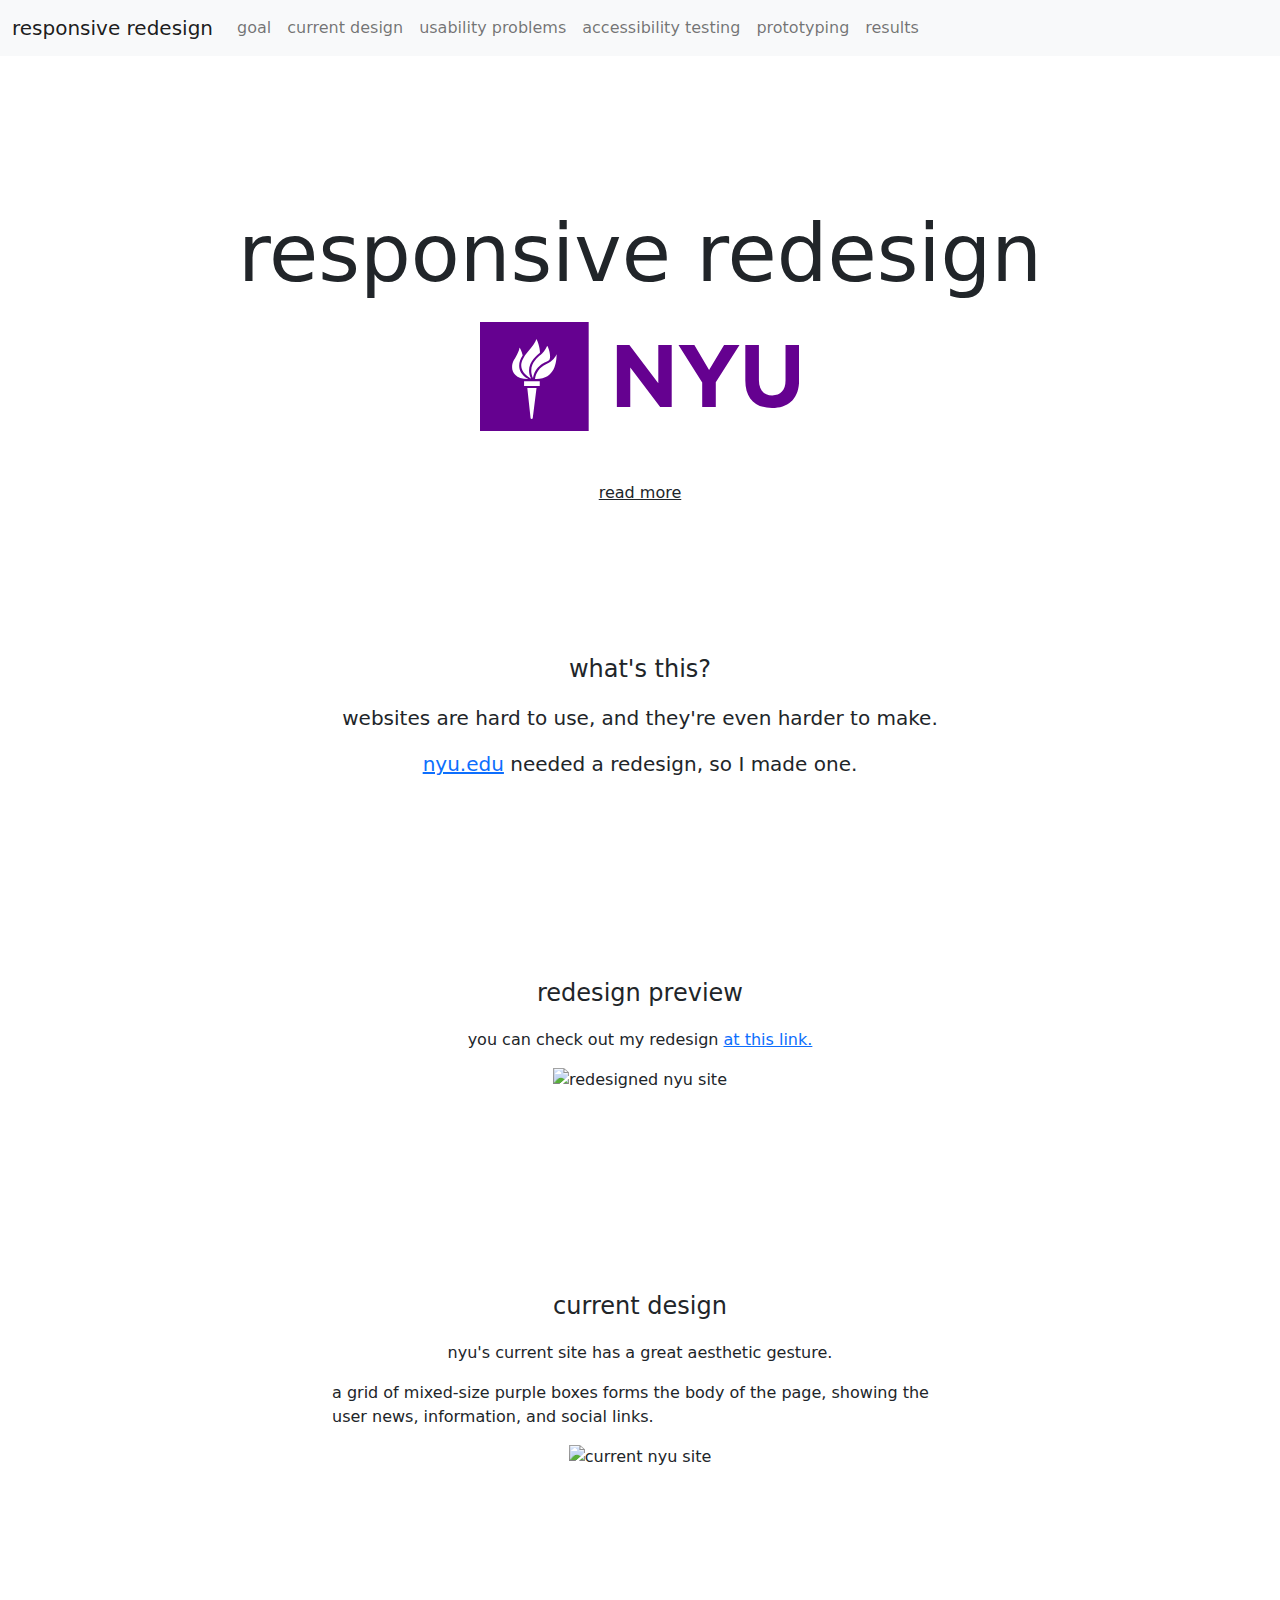
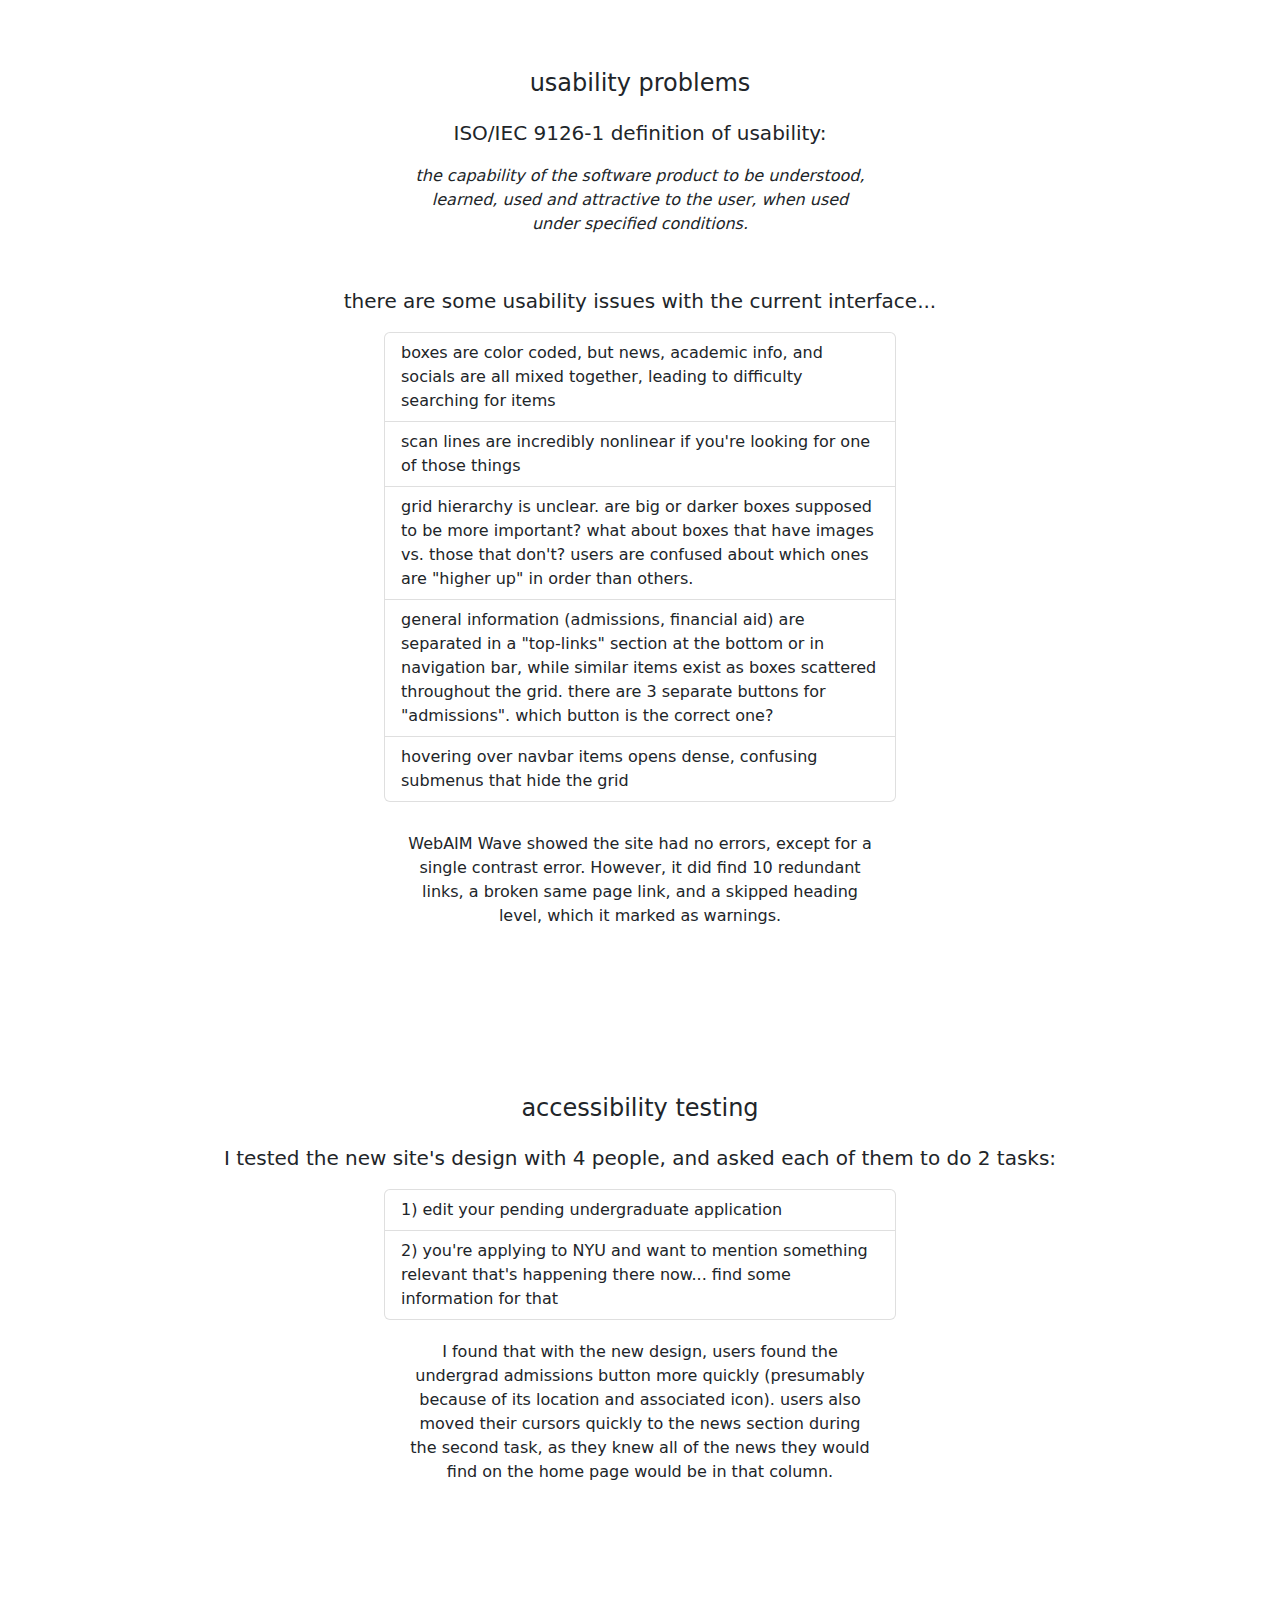
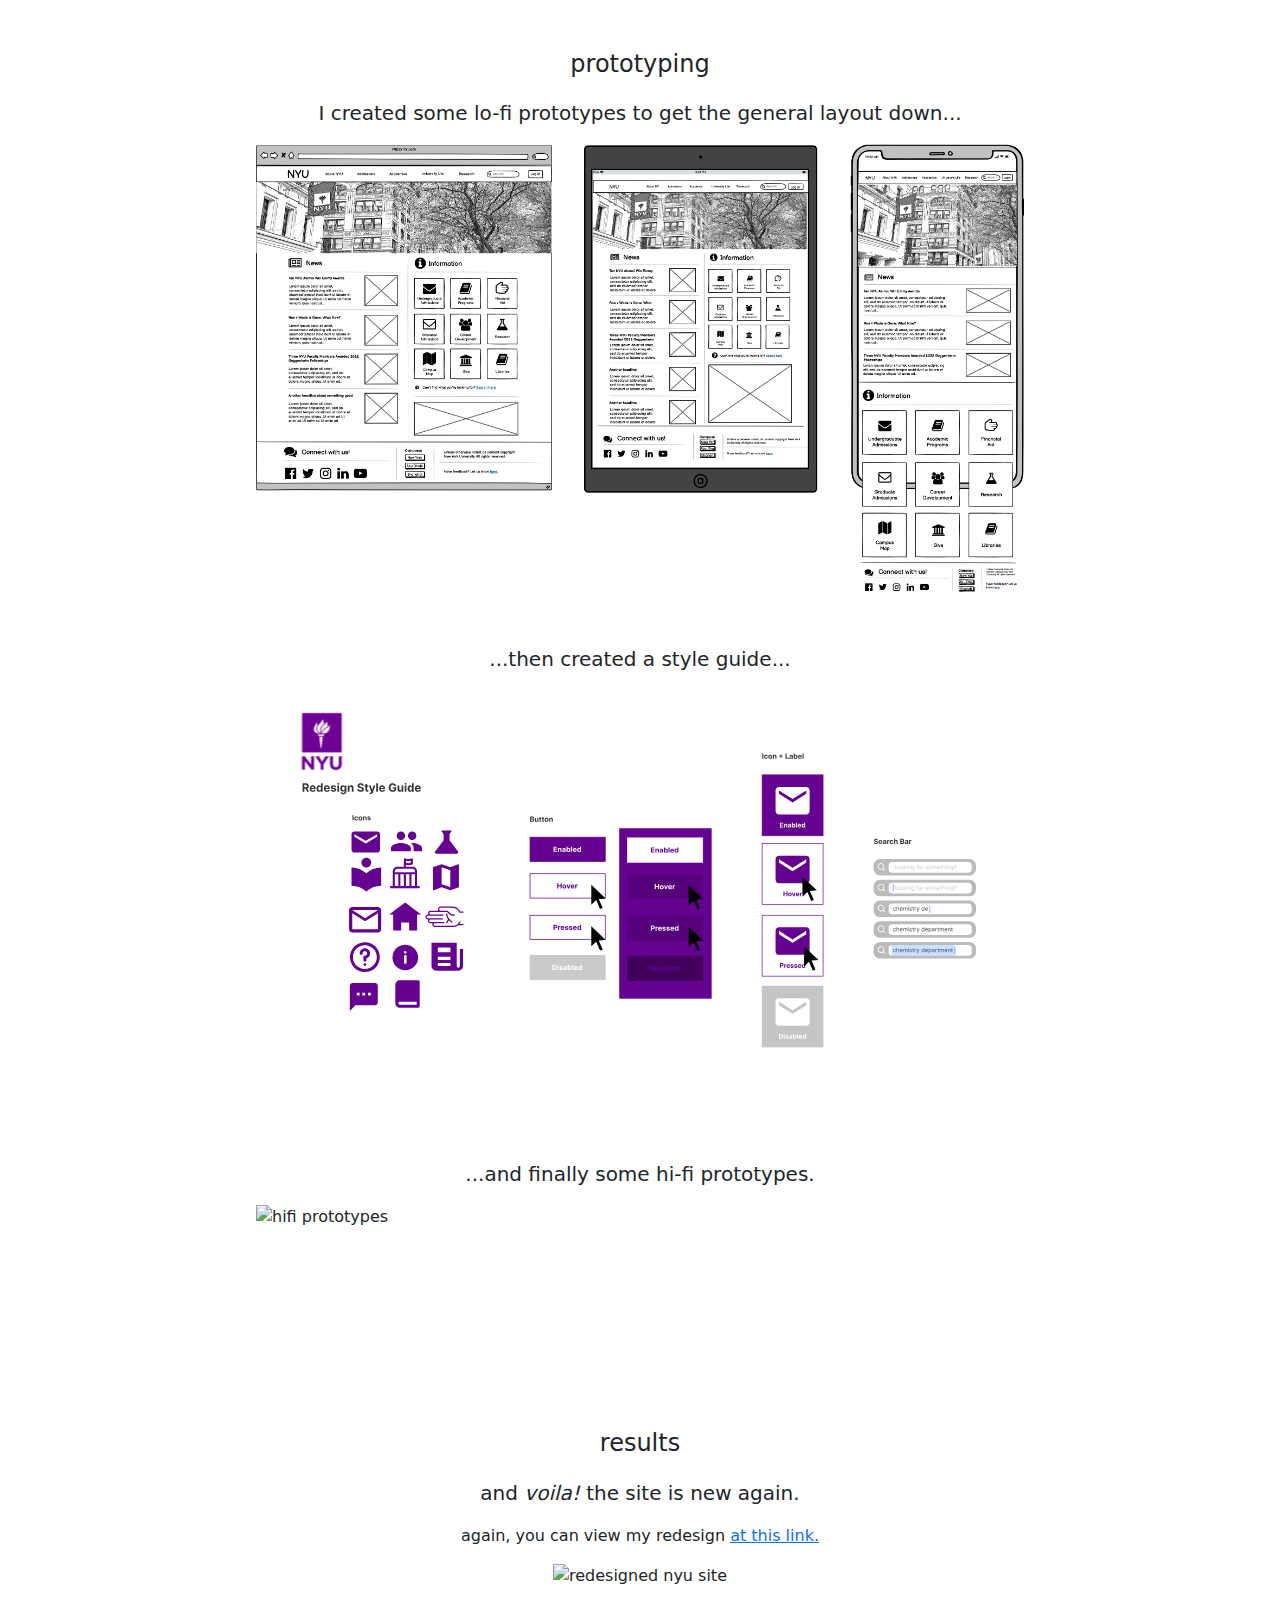
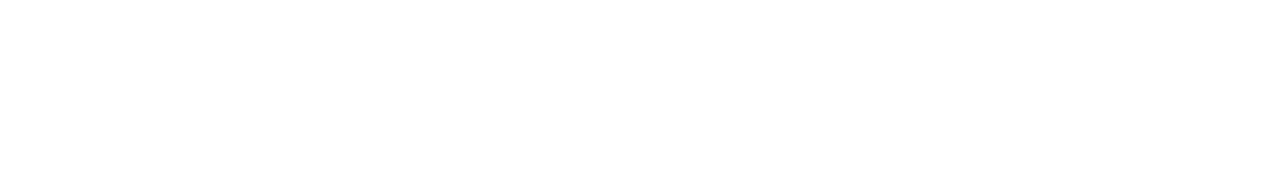
==== commit fe68df97: "Add files via upload" ====
--- a/index.html
+++ b/index.html
@@ -78,27 +78,38 @@
 
 <div id="usability-problems" class="d-flex flex-column container-fluid justify-content-center align-items-center w-75 section">
         <h4>usability problems</h4>
-        <p class="">there are some usability issues with the current interface...</p> 
+        <p class="lead">ISO/IEC 9126-1 definition of usability:</p> 
+        <p class="w-50 text-center" style="margin-bottom: 50px">  <i>the capability of the software product to be
+            understood, learned, used and attractive to the
+            user, when used under specified conditions.</i> </p>
 
-        <!-- <img src="images/current-nyu.png" alt="current nyu site"> -->
+        <p class="lead">there are some usability issues with the current interface...</p> 
 
-        <ul class = "list-group w-50">
-            <li class="list-group-item">boxes are color coded, but news, academic info, and socials are all mixed together</li>
+        <ul class = "list-group w-50" style="margin-bottom: 30px;">
+            <li class="list-group-item">boxes are color coded, but news, academic info, and socials are all mixed together, leading to difficulty searching for items</li>
             <li class="list-group-item">scan lines are incredibly nonlinear if you're looking for one of those things</li>
-            <li class="list-group-item">grid hierarchy is unclear. are big or darker boxes supposed to be more important? what about boxes that have images vs. those that don't?</li>
-            <li class="list-group-item">general information (admissions, financial aid) are separated in a "top-links" section at the bottom or in navigation bar, while similar items exist as boxes scattered throughout the grid. there are 3 separate buttons for "admissions"...</li>
+            <li class="list-group-item">grid hierarchy is unclear. are big or darker boxes supposed to be more important? what about boxes that have images vs. those that don't? users are confused about which ones are "higher up" in order than others. </li>
+            <li class="list-group-item">general information (admissions, financial aid) are separated in a "top-links" section at the bottom or in navigation bar, while similar items exist as boxes scattered throughout the grid. there are 3 separate buttons for "admissions". which button is the correct one?</li>
             <li class="list-group-item">hovering over navbar items opens dense, confusing submenus that hide the grid</li>
         </ul>
+
+        <p class="w-50 text-center">WebAIM Wave showed the site had no errors, except for a single contrast error.
+            However, it did find 10 redundant links, a broken same page link, and a skipped heading level, which it marked as warnings.  </p>
 </div>
 
 <div id="testing" class="d-flex flex-column container-fluid justify-content-center align-items-center w-75 section">
     <h4>accessibility testing</h4>
-    <p class="lead">
-        TODO FINISH THIS
+    <p class="lead">I tested the new site's design with 4 people, and asked each of them to do 2 tasks:  </p>
+
+    <ul class="list-group w-50" style="margin-bottom: 20px;">
+        <li class="list-group-item">1) edit your pending undergraduate application</li>
+        <li class="list-group-item">2) you're applying to NYU and want to mention something relevant that's happening there now... find some information for that</li>
+    </ul>
+
+    <p class="w-50 text-center" > I found that with the new design, users found the undergrad admissions button more quickly (presumably because
+        of its location and associated icon). users also moved their cursors quickly to the news section during
+        the second task, as they knew all of the news they would find on the home page would be in that column.
     </p>
-    <ul class = "list-group ">
-        <li class="list-group-item">the machine is "very" or "somewhat" effective</li>
-    </ul>
 </div>
 
 <div id="prototyping" class="d-flex flex-column container-fluid justify-content-center align-items-center w-75 section">
